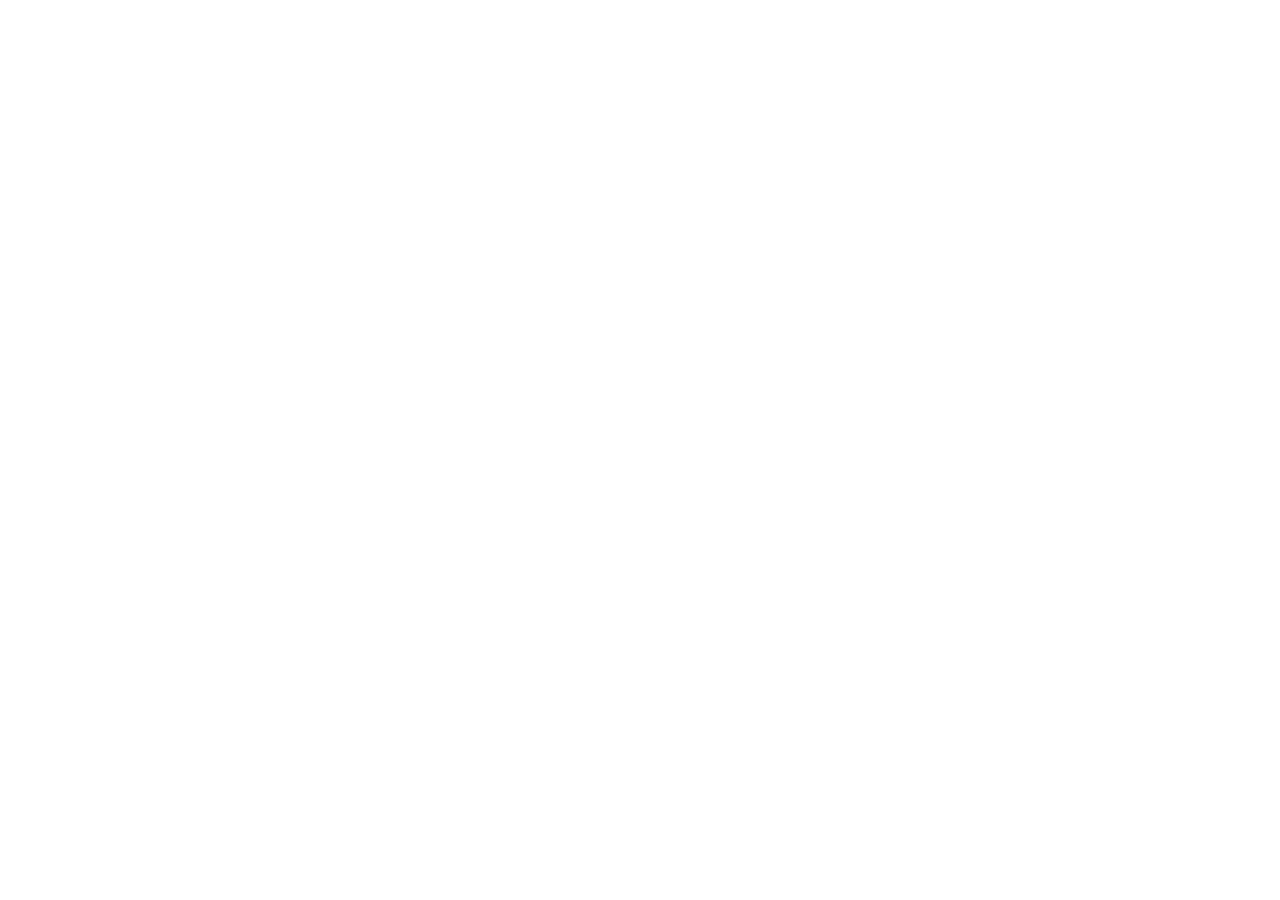
==== pagina-de-receitas/index.html @ 903a1564 "iniciando página" ====
<!DOCTYPE html>
<html lang="pt-br">
<head>
    <meta charset="UTF-8">
    <meta name="viewport" content="width=device-width, initial-scale=1.0">
    <title>Página de receitas</title>
</head>
<body>
 <div>
    <img src="" alt="">
    <main>
        <section></section>
        <section></section>
        <section></section>
    </main>
 </div>

    
</body>
</html>
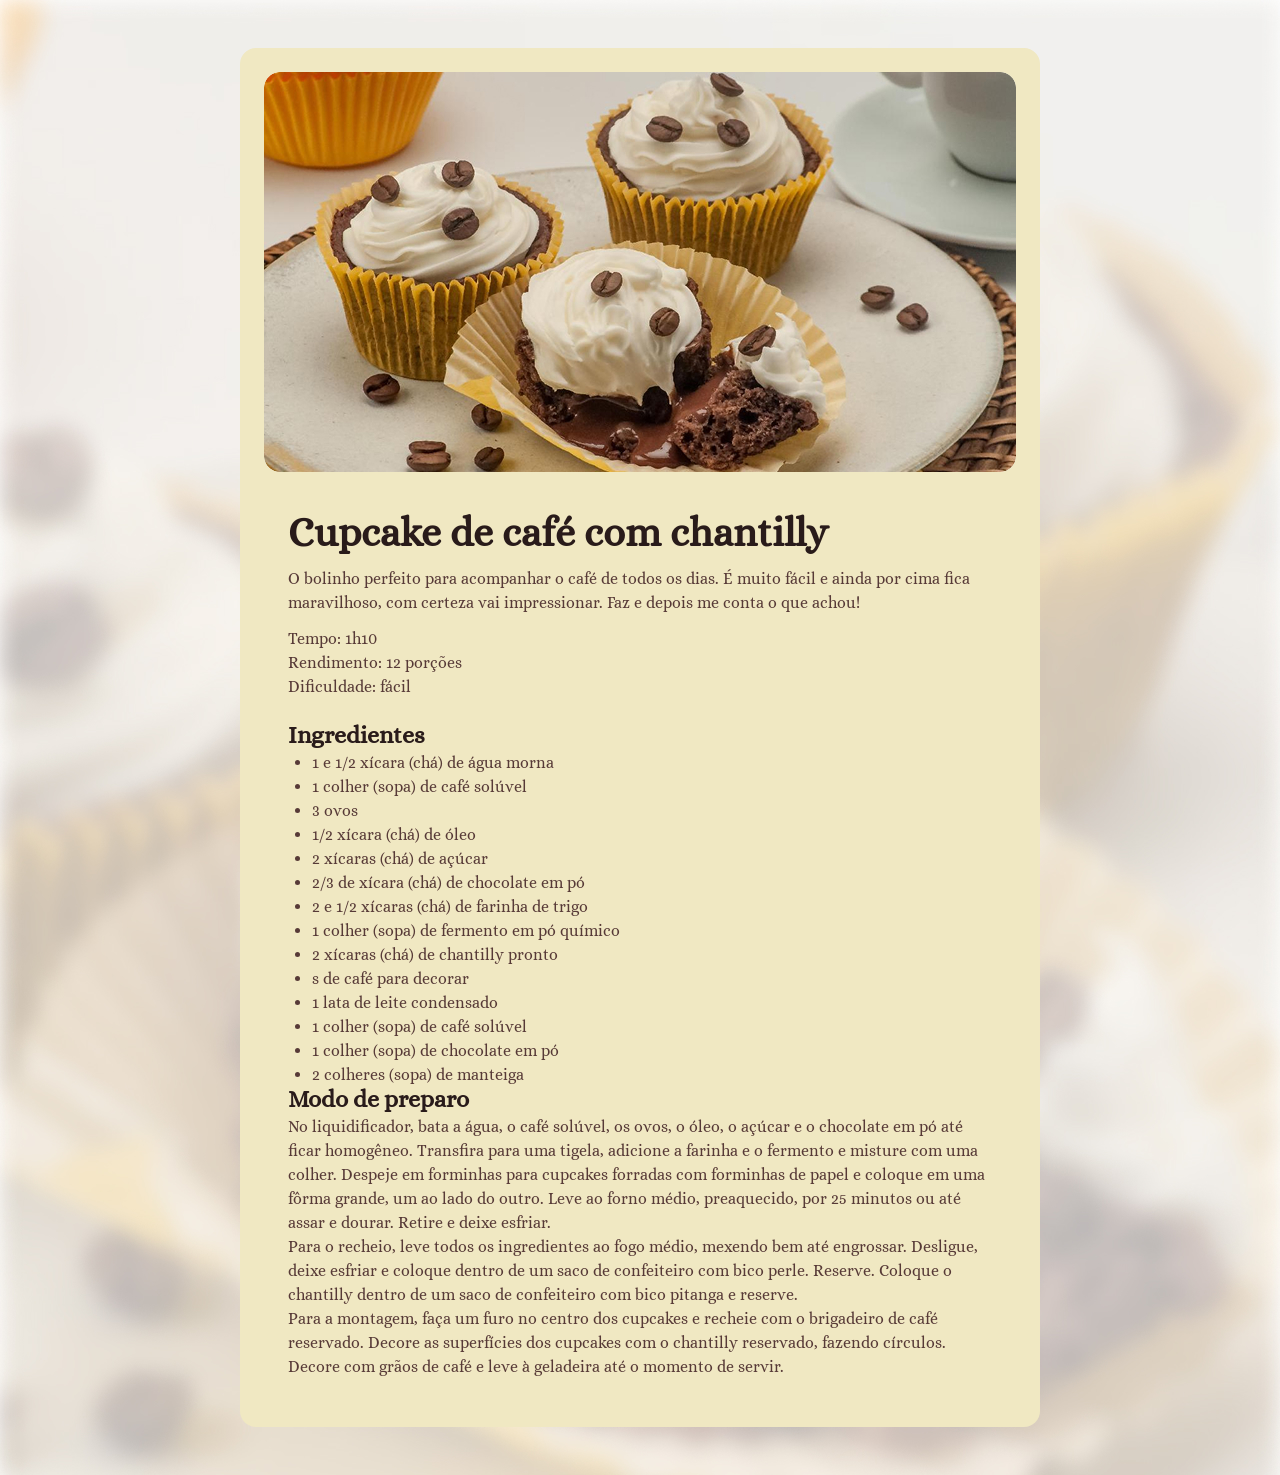
==== commit 21efb741: "terminando pag" ====
--- a/pagina-de-receitas/index.html
+++ b/pagina-de-receitas/index.html
@@ -1,20 +1,58 @@
 <!DOCTYPE html>
 <html lang="pt-br">
+
 <head>
     <meta charset="UTF-8">
     <meta name="viewport" content="width=device-width, initial-scale=1.0">
+    <link rel="preconnect" href="https://fonts.googleapis.com">
+    <link rel="preconnect" href="https://fonts.gstatic.com" crossorigin>
     <title>Página de receitas</title>
+    <link href="https://fonts.googleapis.com/css2?family=Alice&display=swap" rel="stylesheet">
+    <link rel="stylesheet" href="style.css">
 </head>
+
 <body>
- <div>
-    <img src="" alt="">
-    <main>
-        <section></section>
-        <section></section>
-        <section></section>
-    </main>
- </div>
+    <div id="page">
+        <img src="assets/main-image.jpg">
+        <main>
+            <section id="about">
+                <h1>Cupcake de café com chantilly</h1>
+                <p>O bolinho perfeito para acompanhar o café de todos os dias. É muito fácil e ainda por cima fica
+                    maravilhoso, com certeza vai impressionar. Faz e depois me conta o que achou!</p>
+                <p>
+                    Tempo: 1h10 <br>
+                    Rendimento: 12 porções <br>
+                    Dificuldade: fácil <br>
+                </p>
+            </section>
+            <section id="ingredients"></section>
+            <h2>Ingredientes</h2>
+            <ul>
+                <li>1 e 1/2 xícara (chá) de água morna</li>
+                <li>1 colher (sopa) de café solúvel</li>
+                <li>3 ovos</li>
+                <li>1/2 xícara (chá) de óleo</li>
+                <li>2 xícaras (chá) de açúcar</li>
+                <li>2/3 de xícara (chá) de chocolate em pó</li>
+                <li>2 e 1/2 xícaras (chá) de farinha de trigo</li>
+                <li>1 colher (sopa) de fermento em pó químico</li>
+                <li>2 xícaras (chá) de chantilly pronto</li>
+                <li>s de café para decorar</li>
+                <li>1 lata de leite condensado</li>
+                <li>1 colher (sopa) de café solúvel</li>
+                <li>1 colher (sopa) de chocolate em pó</li>
+                <li>2 colheres (sopa) de manteiga</li>
+            </ul>
+            <section id="preparation">
+                <h2>Modo de preparo</h2>
+                <p>No liquidificador, bata a água, o café solúvel, os ovos, o óleo, o açúcar e o chocolate em pó até ficar homogêneo. Transfira para uma tigela, adicione a farinha e o fermento e misture com uma colher. Despeje em forminhas para cupcakes forradas com forminhas de papel e coloque em uma fôrma grande, um ao lado do outro. Leve ao forno médio, preaquecido, por 25 minutos ou até assar e dourar. Retire e deixe esfriar. </p>
+                <p>Para o recheio, leve todos os ingredientes ao fogo médio, mexendo bem até engrossar. Desligue, deixe esfriar e coloque dentro de um saco de confeiteiro com bico perle. Reserve. Coloque o chantilly dentro de um saco de confeiteiro com bico pitanga e reserve. </p>
+                <p>Para a montagem, faça um furo no centro dos cupcakes e recheie com o brigadeiro de café reservado. Decore as superfícies dos cupcakes com o chantilly reservado, fazendo círculos. Decore com grãos de café e leve à geladeira até o momento de servir.</p>
+            </section>
+        </main>
+    </div>
 
-    
+
 </body>
+
 </html>
--- a/pagina-de-receitas/style.css
+++ b/pagina-de-receitas/style.css
@@ -0,0 +1,62 @@
+:root {
+    font-family: 'Alice', 'sans-serif';
+    line-height: 150%;
+    color: #573a37;
+}
+
+*{
+    margin: 0;
+    padding: 0;
+}
+
+body {
+    background-image: url(assets/bg-image.jpg);
+    background-size: cover;
+
+}
+
+main{
+    padding: 24px;
+}
+
+#page {
+    box-sizing: border-box;
+    width: 800px;
+    padding: 24px;
+    background-color: #f0e8c2;
+    border-radius: 16px;
+    margin: 48px auto;
+
+}
+
+section + section{
+    margin-top: 24px;
+}
+
+#about p + p {
+    margin-top: 12px;
+
+}
+
+h1 {
+    line-height: 150%;
+    font-size: 40px;
+}
+
+h2 {
+    font-size: 24px;
+}
+
+h1,h2 {
+    color: #291b1a;
+    margin-bottom: 4px;
+}
+ul{
+    padding-left: 24px;
+}
+
+img {
+    border-radius: 16px;
+    width: 100%;
+
+}
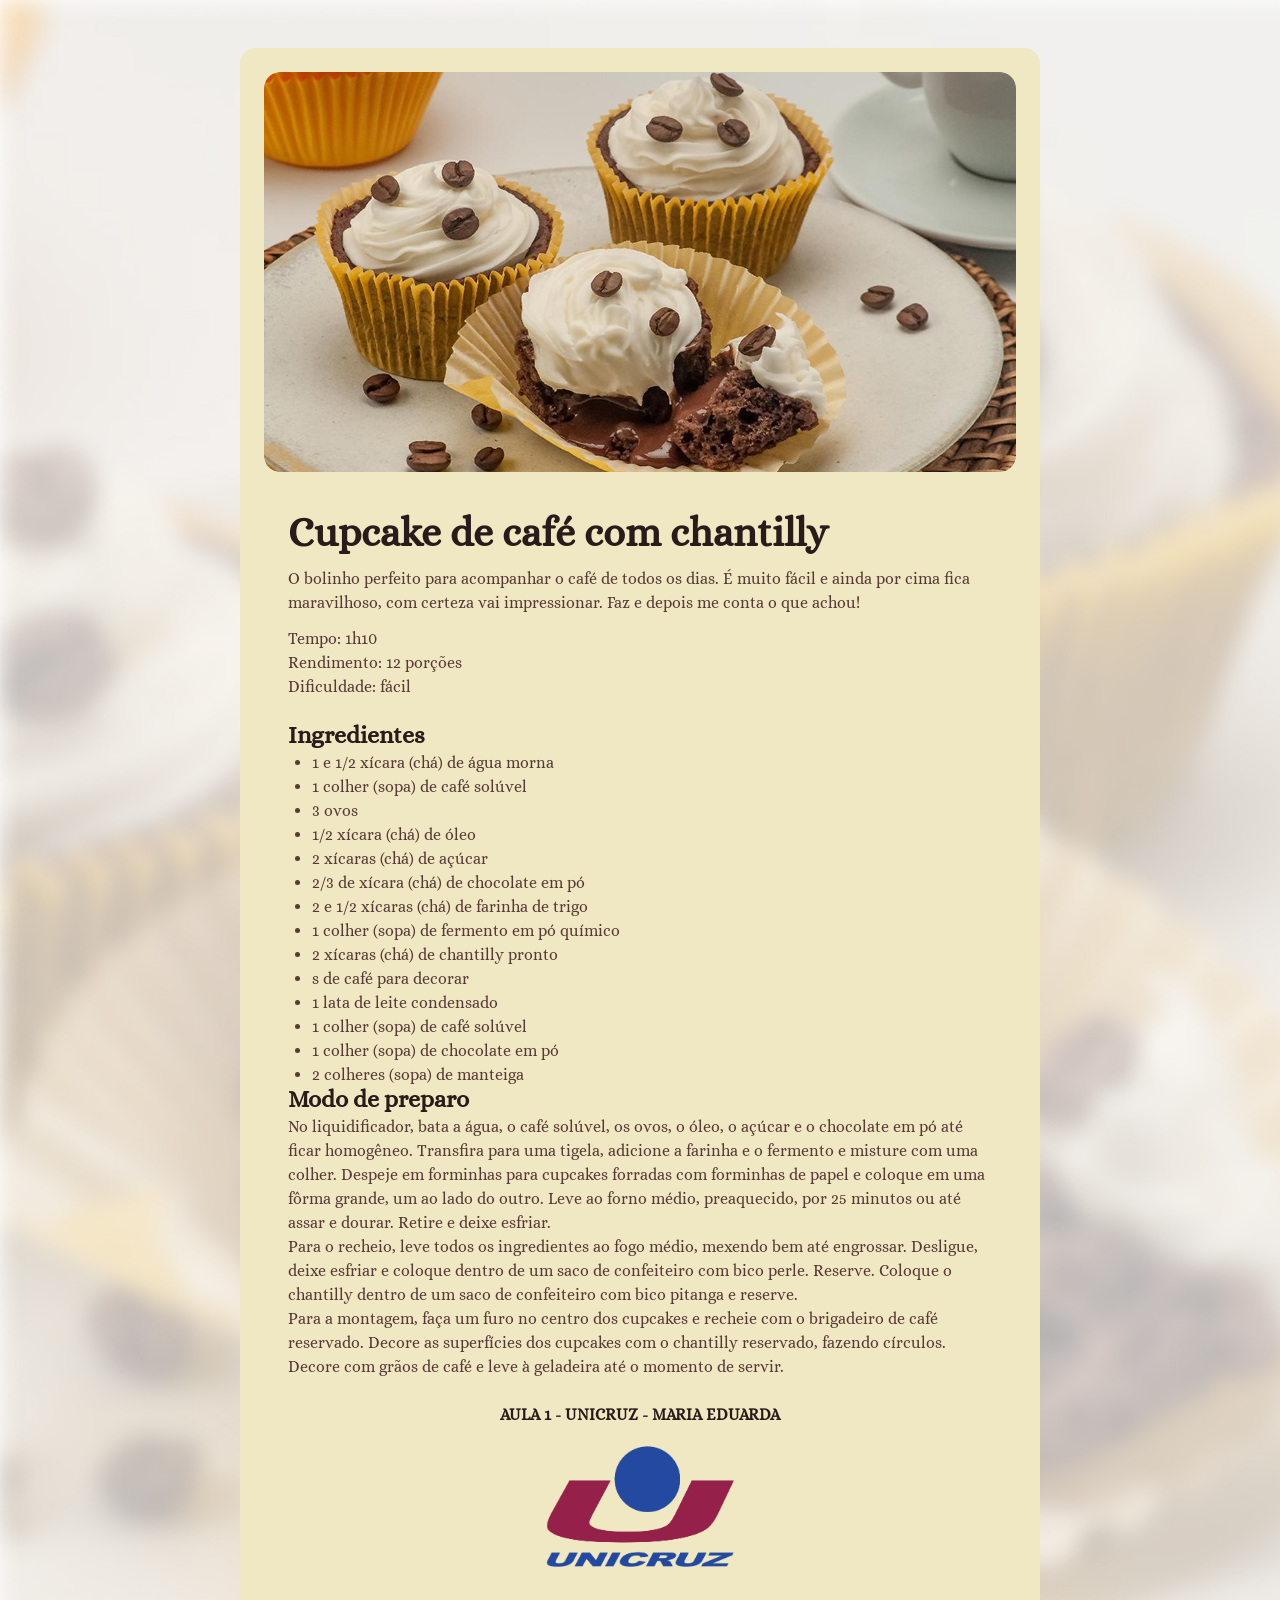
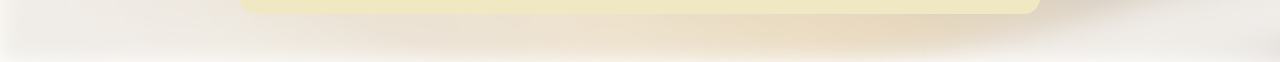
==== commit 5d1a241d: "projeto finalizado" ====
--- a/pagina-de-receitas/index.html
+++ b/pagina-de-receitas/index.html
@@ -50,6 +50,10 @@
                 <p>Para a montagem, faça um furo no centro dos cupcakes e recheie com o brigadeiro de café reservado. Decore as superfícies dos cupcakes com o chantilly reservado, fazendo círculos. Decore com grãos de café e leve à geladeira até o momento de servir.</p>
             </section>
         </main>
+        <footer>
+            <strong>AULA 1 - UNICRUZ - MARIA EDUARDA</strong><br>
+            <img src="assets/LOGO.png" alt="LOGO DA UNICRUZ">
+        </footer>
     </div>
 
 
--- a/pagina-de-receitas/style.css
+++ b/pagina-de-receitas/style.css
@@ -59,4 +59,15 @@
     border-radius: 16px;
     width: 100%;
 
+}
+footer{
+    color: #291b1a;
+    text-align: center;
+    padding-bottom: 12px;
+}
+
+footer img{
+    width: 25%;
+    margin-top: 8px;
+    vertical-align: middle;
 }
